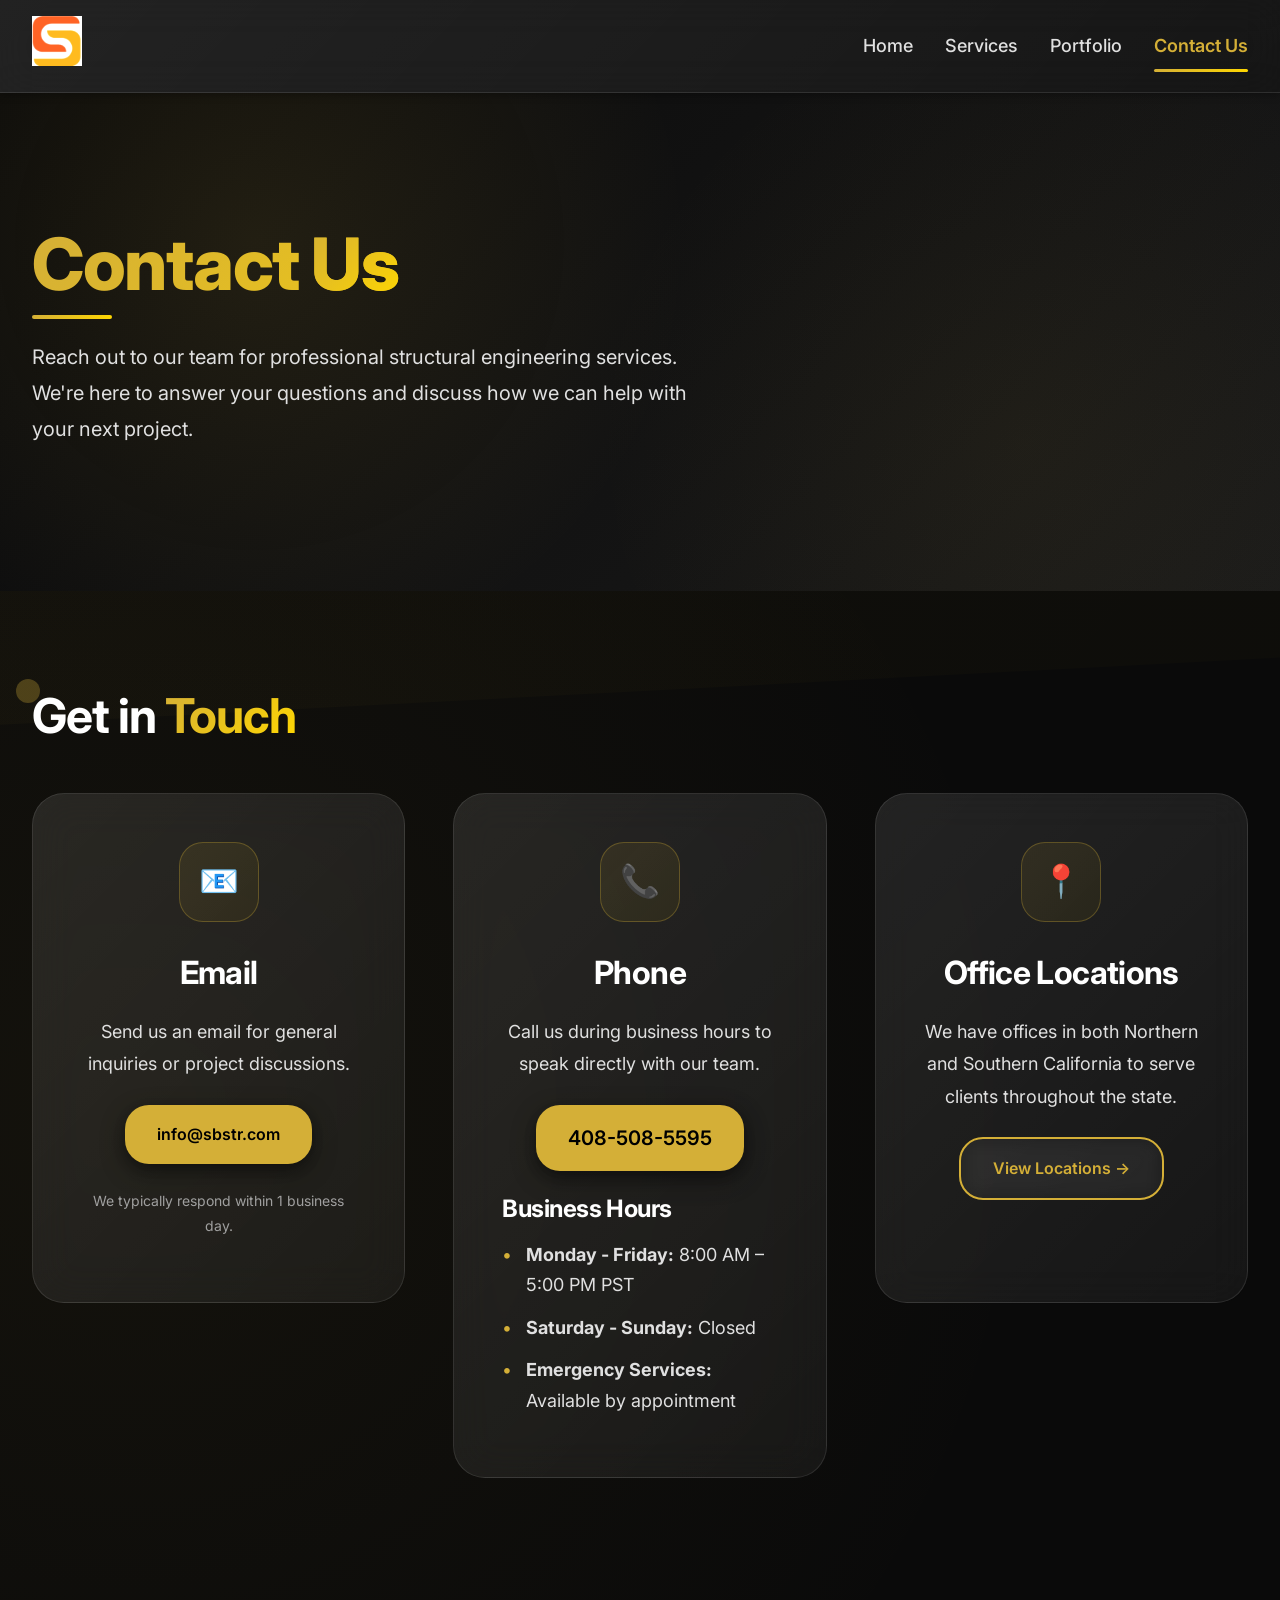
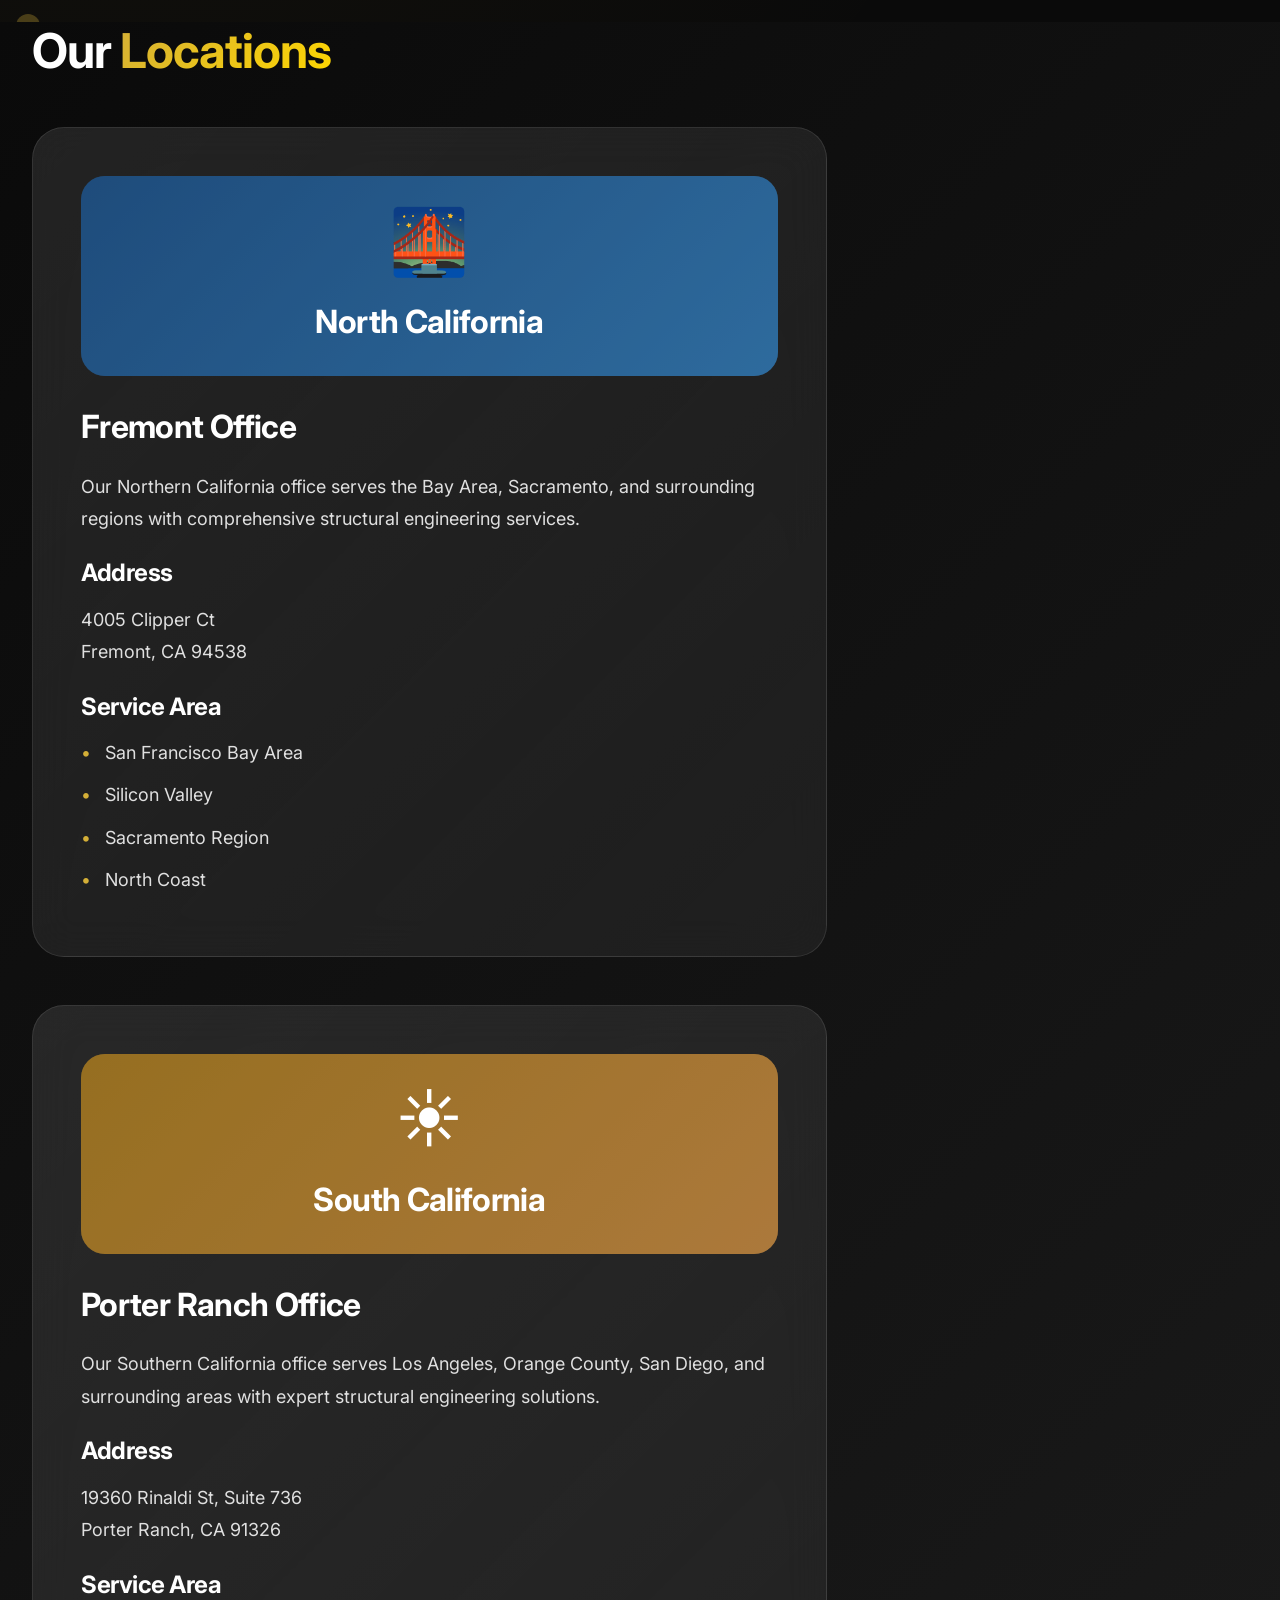
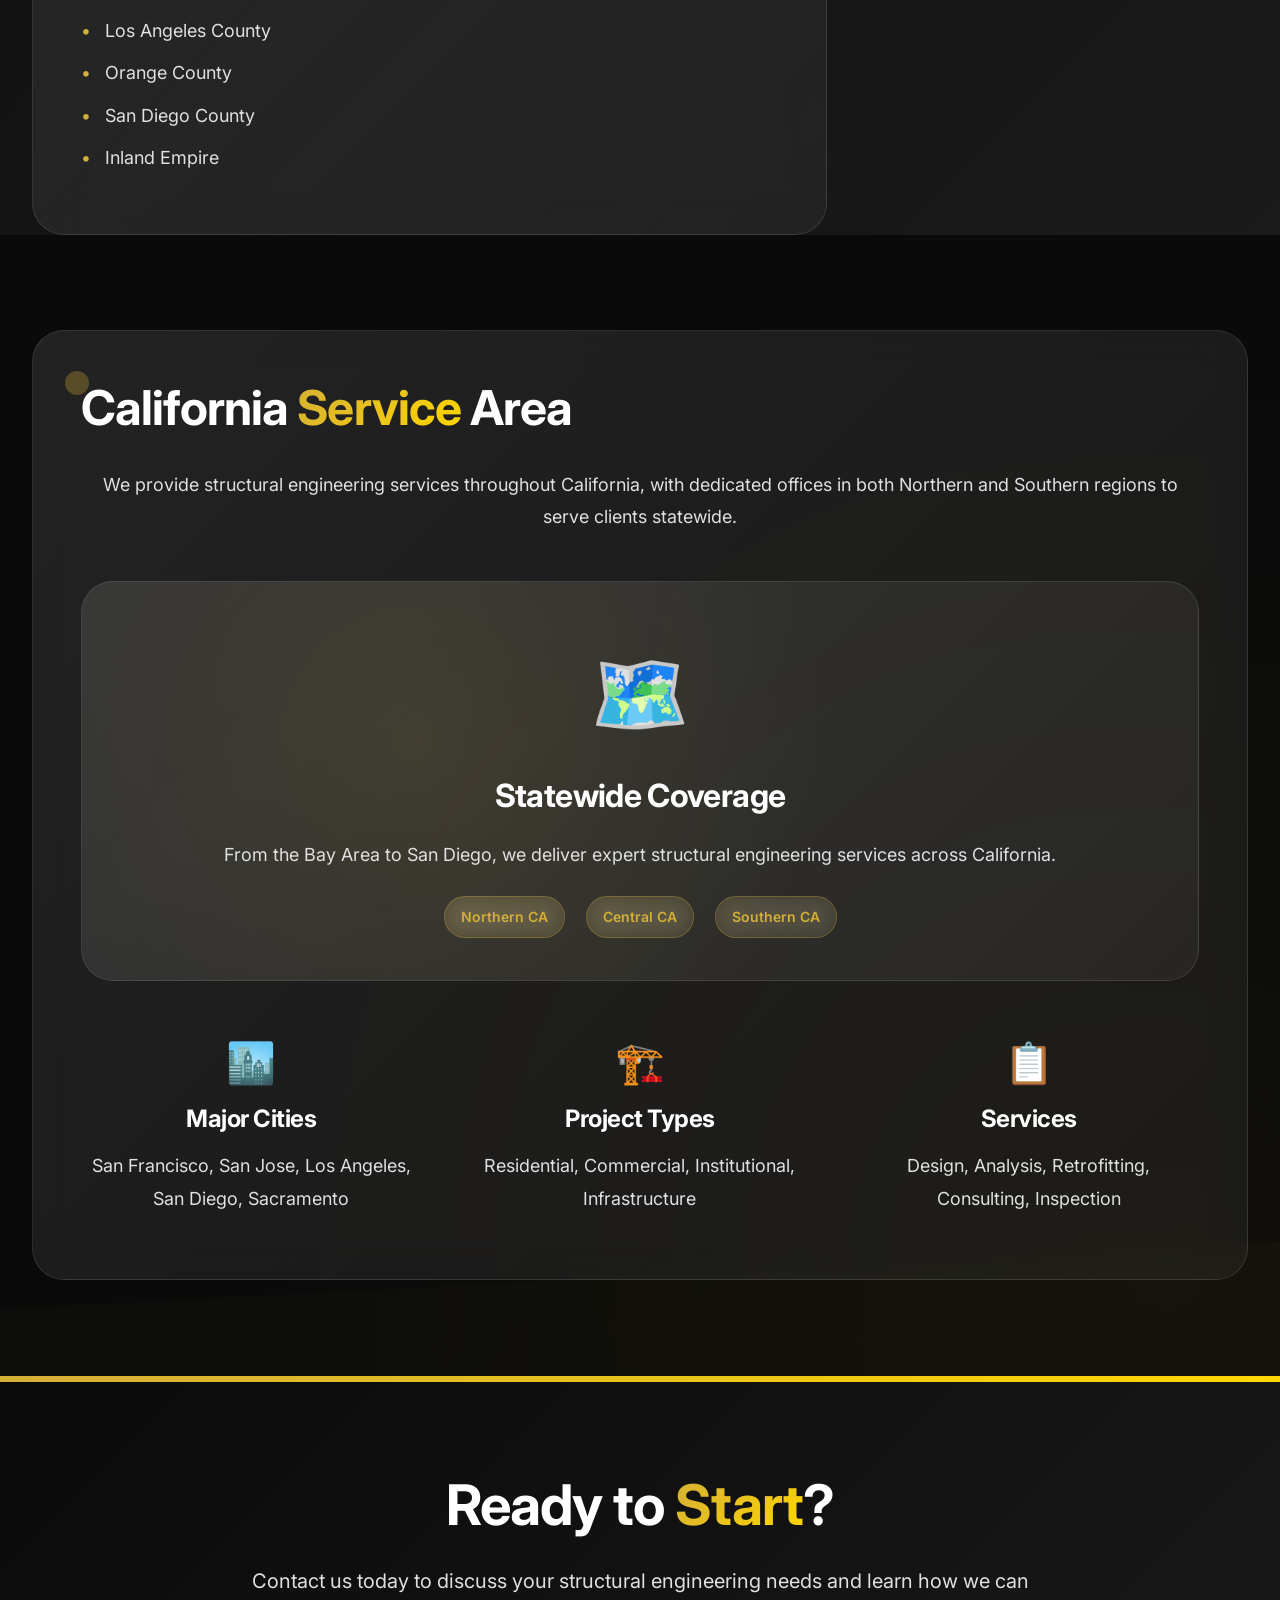
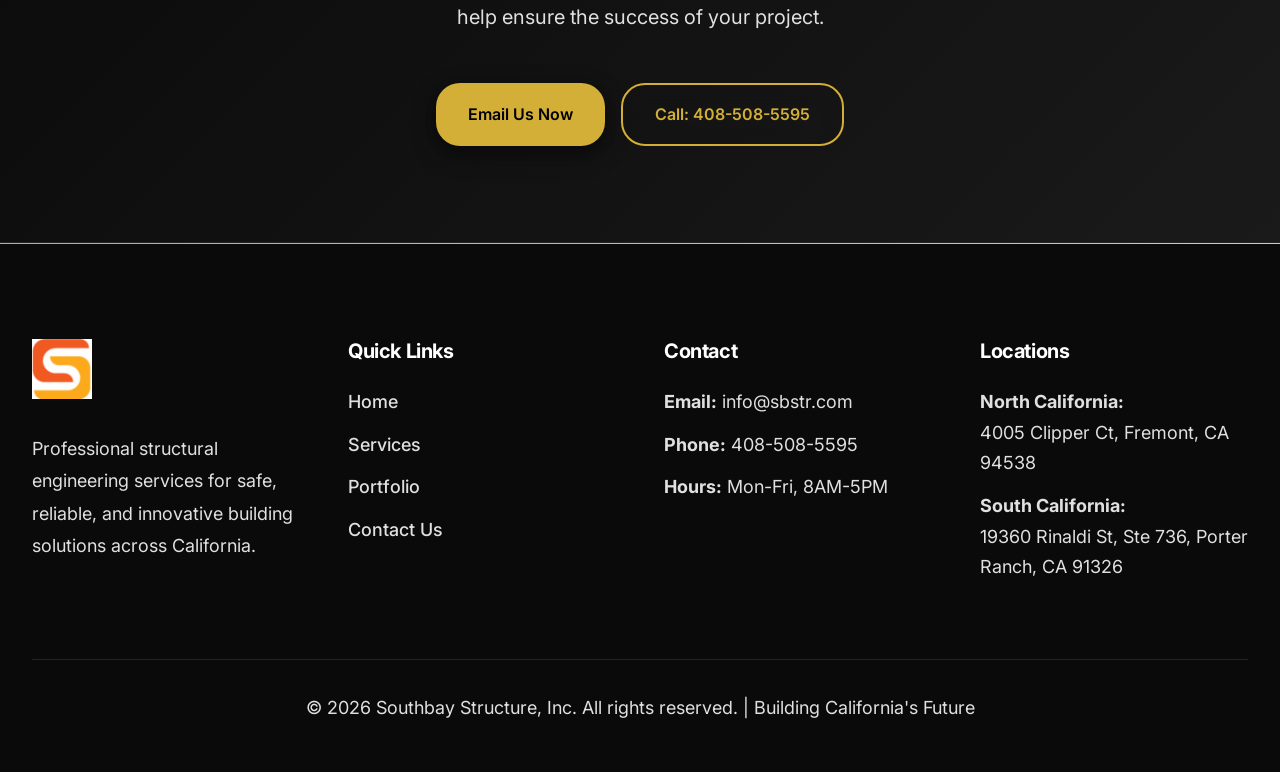
==== docs/contact.html @ 17f039d5 "Rename site to docs for GitHub Pages compatibility" ====
<!DOCTYPE html>
<html lang="en">
<head>
    <meta charset="UTF-8">
    <meta name="viewport" content="width=device-width, initial-scale=1.0">
    <title>Contact Us | Southbay Structure</title>
    <meta name="description" content="Contact Southbay Structure for professional structural engineering services. Reach our team via email, phone, or visit our offices in Northern and Southern California.">
    
    <!-- Google Fonts -->
    <link rel="preconnect" href="https://fonts.googleapis.com">
    <link rel="preconnect" href="https://fonts.gstatic.com" crossorigin>
    <link href="https://fonts.googleapis.com/css2?family=Inter:wght@400;500;600;700;800&display=swap" rel="stylesheet">
    
    <!-- Modern Stylesheet -->
    <link rel="stylesheet" href="css/style.css">
    
    <!-- Favicon -->
    <link rel="icon" type="image/png" href="assets/logo.png">
</head>
<body>
    <!-- Modern Navigation -->
    <nav class="navbar">
        <div class="container">
            <a href="index.html" class="logo-link">
                <img src="assets/logo.png" alt="Southbay Structure Logo" class="logo">
            </a>
            
            <ul class="nav-menu">
                <li class="nav-item"><a href="index.html">Home</a></li>
                <li class="nav-item"><a href="services.html">Services</a></li>
                <li class="nav-item"><a href="portfolio.html">Portfolio</a></li>
                <li class="nav-item"><a href="contact.html" class="active">Contact Us</a></li>
            </ul>
            
            <div class="hamburger">
                <span></span>
                <span></span>
                <span></span>
            </div>
        </div>
    </nav>

    <!-- Modern Hero Section -->
    <section class="hero">
        <div class="container">
            <h1>Contact <span class="text-gradient">Us</span></h1>
            <p class="mb-5">Reach out to our team for professional structural engineering services. We're here to answer your questions and discuss how we can help with your next project.</p>
        </div>
    </section>

    <!-- Modern Contact Information -->
    <section class="angled-section">
        <div class="container">
            <h2 class="text-center mb-6">Get in <span class="text-gradient">Touch</span></h2>
            
            <div class="grid-modern mb-6">
                <!-- Contact Method 1 -->
                <div class="card">
                    <div class="card-icon" style="width: 80px; height: 80px; font-size: 2rem; margin: 0 auto var(--space-xl);">
                        📧
                    </div>
                    <h3 class="text-center">Email</h3>
                    <p class="text-center">Send us an email for general inquiries or project discussions.</p>
                    <div style="text-align: center; margin-top: var(--space-lg);">
                        <a href="mailto:info@sbstr.com" class="btn btn-primary">info@sbstr.com</a>
                    </div>
                    <p class="text-center mt-4" style="color: var(--color-text-muted); font-size: 0.875rem;">We typically respond within 1 business day.</p>
                </div>
                
                <!-- Contact Method 2 -->
                <div class="card card-tall">
                    <div class="card-icon" style="width: 80px; height: 80px; font-size: 2rem; margin: 0 auto var(--space-xl);">
                        📞
                    </div>
                    <h3 class="text-center">Phone</h3>
                    <p class="text-center">Call us during business hours to speak directly with our team.</p>
                    <div style="text-align: center; margin-top: var(--space-lg);">
                        <a href="tel:408-508-5595" class="btn btn-primary" style="font-size: 1.25rem;">408-508-5595</a>
                    </div>
                    <div class="mt-4">
                        <h4>Business Hours</h4>
                        <ul style="list-style: none; padding-left: 0;">
                            <li style="margin-bottom: var(--space-sm); padding-left: 1.5rem; position: relative;">
                                <span style="position: absolute; left: 0; color: var(--color-accent);">•</span>
                                <strong>Monday - Friday:</strong> 8:00 AM – 5:00 PM PST
                            </li>
                            <li style="margin-bottom: var(--space-sm); padding-left: 1.5rem; position: relative;">
                                <span style="position: absolute; left: 0; color: var(--color-accent);">•</span>
                                <strong>Saturday - Sunday:</strong> Closed
                            </li>
                            <li style="margin-bottom: var(--space-sm); padding-left: 1.5rem; position: relative;">
                                <span style="position: absolute; left: 0; color: var(--color-accent);">•</span>
                                <strong>Emergency Services:</strong> Available by appointment
                            </li>
                        </ul>
                    </div>
                </div>
                
                <!-- Contact Method 3 -->
                <div class="card">
                    <div class="card-icon" style="width: 80px; height: 80px; font-size: 2rem; margin: 0 auto var(--space-xl);">
                        📍
                    </div>
                    <h3 class="text-center">Office Locations</h3>
                    <p class="text-center">We have offices in both Northern and Southern California to serve clients throughout the state.</p>
                    <div style="text-align: center; margin-top: var(--space-lg);">
                        <a href="#locations" class="btn btn-secondary">View Locations →</a>
                    </div>
                </div>
            </div>
        </div>
    </section>

    <!-- Modern Office Locations -->
    <section class="section" id="locations" style="background: var(--gradient-dark);">
        <div class="container">
            <h2 class="text-center mb-6">Our <span class="text-gradient">Locations</span></h2>
            
            <div class="grid-modern">
                <!-- North CA Office (Large) -->
                <div class="card card-large">
                    <div style="width: 100%; height: 200px; background: linear-gradient(135deg, #2b6cb0 0%, #4299e1 100%); border-radius: var(--radius-lg); margin-bottom: var(--space-xl); display: flex; align-items: center; justify-content: center; color: white; font-size: 1.5rem; position: relative; overflow: hidden;">
                        <div style="text-align: center; z-index: 1;">
                            <div style="font-size: 4rem; margin-bottom: 0.5rem;">🌉</div>
                            <h3 style="color: white;">North California</h3>
                        </div>
                        <div style="position: absolute; top: 0; left: 0; right: 0; bottom: 0; background: rgba(0, 0, 0, 0.3);"></div>
                    </div>
                    <h3>Fremont Office</h3>
                    <p>Our Northern California office serves the Bay Area, Sacramento, and surrounding regions with comprehensive structural engineering services.</p>
                    
                    <div class="mt-4">
                        <h4>Address</h4>
                        <p style="font-size: 1.125rem;">
                            4005 Clipper Ct<br>
                            Fremont, CA 94538
                        </p>
                        
                        <h4 class="mt-4">Service Area</h4>
                        <ul style="list-style: none; padding-left: 0;">
                            <li style="margin-bottom: var(--space-sm); padding-left: 1.5rem; position: relative;">
                                <span style="position: absolute; left: 0; color: var(--color-accent);">•</span>
                                San Francisco Bay Area
                            </li>
                            <li style="margin-bottom: var(--space-sm); padding-left: 1.5rem; position: relative;">
                                <span style="position: absolute; left: 0; color: var(--color-accent);">•</span>
                                Silicon Valley
                            </li>
                            <li style="margin-bottom: var(--space-sm); padding-left: 1.5rem; position: relative;">
                                <span style="position: absolute; left: 0; color: var(--color-accent);">•</span>
                                Sacramento Region
                            </li>
                            <li style="margin-bottom: var(--space-sm); padding-left: 1.5rem; position: relative;">
                                <span style="position: absolute; left: 0; color: var(--color-accent);">•</span>
                                North Coast
                            </li>
                        </ul>
                    </div>
                </div>
                
                <!-- South CA Office (Large) -->
                <div class="card card-large">
                    <div style="width: 100%; height: 200px; background: linear-gradient(135deg, #d69e2e 0%, #f6ad55 100%); border-radius: var(--radius-lg); margin-bottom: var(--space-xl); display: flex; align-items: center; justify-content: center; color: white; font-size: 1.5rem; position: relative; overflow: hidden;">
                        <div style="text-align: center; z-index: 1;">
                            <div style="font-size: 4rem; margin-bottom: 0.5rem;">☀️</div>
                            <h3 style="color: white;">South California</h3>
                        </div>
                        <div style="position: absolute; top: 0; left: 0; right: 0; bottom: 0; background: rgba(0, 0, 0, 0.3);"></div>
                    </div>
                    <h3>Porter Ranch Office</h3>
                    <p>Our Southern California office serves Los Angeles, Orange County, San Diego, and surrounding areas with expert structural engineering solutions.</p>
                    
                    <div class="mt-4">
                        <h4>Address</h4>
                        <p style="font-size: 1.125rem;">
                            19360 Rinaldi St, Suite 736<br>
                            Porter Ranch, CA 91326
                        </p>
                        
                        <h4 class="mt-4">Service Area</h4>
                        <ul style="list-style: none; padding-left: 0;">
                            <li style="margin-bottom: var(--space-sm); padding-left: 1.5rem; position: relative;">
                                <span style="position: absolute; left: 0; color: var(--color-accent);">•</span>
                                Los Angeles County
                            </li>
                            <li style="margin-bottom: var(--space-sm); padding-left: 1.5rem; position: relative;">
                                <span style="position: absolute; left: 0; color: var(--color-accent);">•</span>
                                Orange County
                            </li>
                            <li style="margin-bottom: var(--space-sm); padding-left: 1.5rem; position: relative;">
                                <span style="position: absolute; left: 0; color: var(--color-accent);">•</span>
                                San Diego County
                            </li>
                            <li style="margin-bottom: var(--space-sm); padding-left: 1.5rem; position: relative;">
                                <span style="position: absolute; left: 0; color: var(--color-accent);">•</span>
                                Inland Empire
                            </li>
                        </ul>
                    </div>
                </div>
            </div>
        </div>
    </section>

    <!-- Modern Service Map -->
    <section class="angled-section" style="transform: rotate(180deg); margin-top: -1px;">
        <div class="container" style="transform: rotate(180deg);">
            <div class="card">
                <h2 class="text-center">California <span class="text-gradient">Service</span> Area</h2>
                <p class="text-center">We provide structural engineering services throughout California, with dedicated offices in both Northern and Southern regions to serve clients statewide.</p>
                
                <div style="width: 100%; height: 400px; background: var(--gradient-glass); border-radius: var(--radius-xl); margin: var(--space-2xl) 0; display: flex; align-items: center; justify-content: center; color: var(--color-text-secondary); border: 1px solid var(--color-border); position: relative; overflow: hidden;">
                    <div style="text-align: center; padding: 2rem; z-index: 1;">
                        <div style="font-size: 5rem; margin-bottom: 1rem;">🗺️</div>
                        <h3 style="color: var(--color-text-primary);">Statewide Coverage</h3>
                        <p>From the Bay Area to San Diego, we deliver expert structural engineering services across California.</p>
                        <div class="mt-4">
                            <div class="project-category" style="display: inline-block; margin: 0 var(--space-xs);">Northern CA</div>
                            <div class="project-category" style="display: inline-block; margin: 0 var(--space-xs);">Central CA</div>
                            <div class="project-category" style="display: inline-block; margin: 0 var(--space-xs);">Southern CA</div>
                        </div>
                    </div>
                    <div style="position: absolute; top: 0; left: 0; right: 0; bottom: 0; background: radial-gradient(circle at 30% 40%, rgba(212, 175, 55, 0.1) 0%, transparent 50%);"></div>
                </div>
                
                <div class="grid-modern">
                    <div class="text-center">
                        <div style="font-size: 2.5rem; margin-bottom: 0.5rem;">🏙️</div>
                        <h4>Major Cities</h4>
                        <p>San Francisco, San Jose, Los Angeles, San Diego, Sacramento</p>
                    </div>
                    <div class="text-center">
                        <div style="font-size: 2.5rem; margin-bottom: 0.5rem;">🏗️</div>
                        <h4>Project Types</h4>
                        <p>Residential, Commercial, Institutional, Infrastructure</p>
                    </div>
                    <div class="text-center">
                        <div style="font-size: 2.5rem; margin-bottom: 0.5rem;">📋</div>
                        <h4>Services</h4>
                        <p>Design, Analysis, Retrofitting, Consulting, Inspection</p>
                    </div>
                </div>
            </div>
        </div>
    </section>

    <!-- Modern CTA Section -->
    <section class="cta-section">
        <div class="container">
            <h2>Ready to <span class="text-gradient">Start</span>?</h2>
            <p>Contact us today to discuss your structural engineering needs and learn how we can help ensure the success of your project.</p>
            <div class="hero-buttons" style="justify-content: center;">
                <a href="mailto:info@sbstr.com" class="btn btn-primary">Email Us Now</a>
                <a href="tel:408-508-5595" class="btn btn-secondary">Call: 408-508-5595</a>
            </div>
        </div>
    </section>

    <!-- Modern Footer -->
    <footer class="footer">
        <div class="container">
            <div class="footer-grid">
                <div class="footer-column">
                    <img src="assets/logo.png" alt="Southbay Structure Logo" style="height: 60px; margin-bottom: var(--space-lg);">
                    <p style="color: var(--color-text-secondary);">Professional structural engineering services for safe, reliable, and innovative building solutions across California.</p>
                </div>
                
                <div class="footer-column">
                    <h4>Quick Links</h4>
                    <ul class="footer-links">
                        <li><a href="index.html">Home</a></li>
                        <li><a href="services.html">Services</a></li>
                        <li><a href="portfolio.html">Portfolio</a></li>
                        <li><a href="contact.html">Contact Us</a></li>
                    </ul>
                </div>
                
                <div class="footer-column">
                    <h4>Contact</h4>
                    <ul class="footer-links">
                        <li><strong>Email:</strong> info@sbstr.com</li>
                        <li><strong>Phone:</strong> 408-508-5595</li>
                        <li><strong>Hours:</strong> Mon-Fri, 8AM-5PM</li>
                    </ul>
                </div>
                
                <div class="footer-column">
                    <h4>Locations</h4>
                    <ul class="footer-links">
                        <li><strong>North California:</strong><br>4005 Clipper Ct, Fremont, CA 94538</li>
                        <li><strong>South California:</strong><br>19360 Rinaldi St, Ste 736, Porter Ranch, CA 91326</li>
                    </ul>
                </div>
            </div>
            
            <div class="footer-bottom">
                <p>&copy; 2026 Southbay Structure, Inc. All rights reserved. | Building California's Future</p>
            </div>
        </div>
    </footer>

    <!-- Modern JavaScript -->
    <script>
        // Mobile menu toggle with animation
        const hamburger = document.querySelector('.hamburger');
        const navMenu = document.querySelector('.nav-menu');
        
        hamburger.addEventListener('click', () => {
            navMenu.style.display = navMenu.style.display === 'flex' ? 'none' : 'flex';
            
            // Animate hamburger to X
            const spans = hamburger.querySelectorAll('span');
            if (navMenu.style.display === 'flex') {
                spans[0].style.transform = 'rotate(45deg) translate(6px, 6px)';
                spans[1].style.opacity = '0';
                spans[2].style.transform = 'rotate(-45deg) translate(6px, -6px)';
            } else {
                spans[0].style.transform = 'none';
                spans[1].style.opacity = '1';
                spans[2].style.transform = 'none';
            }
        });

        // Update navigation active state
        document.addEventListener('DOMContentLoaded', () => {
            const currentPage = window.location.pathname.split('/').pop();
            const navLinks = document.querySelectorAll('.nav-item a');
            
            navLinks.forEach(link => {
                const linkPage = link.getAttribute('href');
                if (currentPage === linkPage || (currentPage === '' && linkPage === 'index.html')) {
                    link.classList.add('active');
                }
            });
            
            // Add subtle animations on scroll
            const observerOptions = {
                threshold: 0.1,
                rootMargin: '0px 0px -50px 0px'
            };
            
            const observer = new IntersectionObserver((entries) => {
                entries.forEach(entry => {
                    if (entry.isIntersecting) {
                        entry.target.style.opacity = '1';
                        entry.target.style.transform = 'translateY(0)';
                    }
                });
            }, observerOptions);
            
            // Observe cards for animation
            document.querySelectorAll('.card').forEach(card => {
                card.style.opacity = '0';
                card.style.transform = 'translateY(20px)';
                card.style.transition = 'opacity 0.5s ease, transform 0.5s ease';
                observer.observe(card);
            });
        });

        // Smooth scroll for anchor links
        document.querySelectorAll('a[href^="#"]').forEach(anchor => {
            anchor.addEventListener('click', function(e) {
                e.preventDefault();
                const targetId = this.getAttribute('href');
                if (targetId === '#') return;
                
                const targetElement = document.querySelector(targetId);
                if (targetElement) {
                    window.scrollTo({
                        top: targetElement.offsetTop - 80,
                        behavior: 'smooth'
                    });
                }
            });
        });
    </script>
</body>
</html>
---- docs/css/style.css ----
/* SBSTR.com - 现代设计系统 (打破"码格子"思维) */
/* 深色主题 + 金色点缀 + 现代层次感设计 */

/* CSS Reset with modern box-sizing */
*,
*::before,
*::after {
    margin: 0;
    padding: 0;
    box-sizing: border-box;
}

/* Root Variables - Modern Design System */
:root {
    /* 色彩系统 - 暗黑+金色豪华主题 */
    --color-background: #0a0a0a;
    --color-surface: #1a1a1a;
    --color-surface-light: #2a2a2a;
    --color-surface-lighter: #3a3a3a;
    --color-text-primary: #ffffff;
    --color-text-secondary: #e0e0e0;
    --color-text-muted: #a0a0a0;
    --color-accent: #d4af37;
    --color-accent-light: #ffd700;
    --color-accent-dark: #b8941f;
    --color-border: rgba(255, 255, 255, 0.1);
    --color-border-light: rgba(255, 255, 255, 0.2);
    
    /* 渐变系统 - 创造深度和质感 */
    --gradient-primary: linear-gradient(135deg, #1a1a1a 0%, #2a2a2a 100%);
    --gradient-dark: linear-gradient(135deg, #0a0a0a 0%, #1a1a1a 100%);
    --gradient-accent: linear-gradient(135deg, #d4af37 0%, #ffd700 100%);
    --gradient-accent-subtle: linear-gradient(135deg, rgba(212, 175, 55, 0.1) 0%, rgba(255, 215, 0, 0.05) 100%);
    --gradient-glass: linear-gradient(135deg, rgba(255, 255, 255, 0.1) 0%, rgba(255, 255, 255, 0.05) 100%);
    --gradient-overlay: linear-gradient(to bottom, transparent 0%, rgba(0, 0, 0, 0.8) 100%);
    
    /* 阴影系统 - 多层深度效果 */
    --shadow-sm: 0 2px 8px rgba(0, 0, 0, 0.3);
    --shadow-md: 0 8px 24px rgba(0, 0, 0, 0.4), 0 4px 12px rgba(0, 0, 0, 0.2);
    --shadow-lg: 0 16px 48px rgba(0, 0, 0, 0.5), 0 8px 24px rgba(0, 0, 0, 0.3);
    --shadow-xl: 0 24px 72px rgba(0, 0, 0, 0.6), 0 12px 36px rgba(0, 0, 0, 0.4);
    --shadow-inner: inset 0 2px 4px rgba(0, 0, 0, 0.3);
    
    /* 动画系统 - 现代缓动函数 */
    --transition-fast: 150ms cubic-bezier(0.4, 0, 0.2, 1);
    --transition-normal: 300ms cubic-bezier(0.4, 0, 0.2, 1);
    --transition-slow: 450ms cubic-bezier(0.4, 0, 0.2, 1);
    --transition-bounce: 500ms cubic-bezier(0.68, -0.55, 0.265, 1.55);
    
    /* 形状系统 - 现代圆角和曲线 */
    --radius-sm: 8px;
    --radius-md: 16px;
    --radius-lg: 24px;
    --radius-xl: 32px;
    --radius-2xl: 48px;
    --radius-full: 9999px;
    
    /* 排版系统 - 现代字体比例 */
    --font-heading: 'Inter', system-ui, -apple-system, sans-serif;
    --font-body: 'Inter', 'Segoe UI', Roboto, sans-serif;
    --font-mono: 'JetBrains Mono', 'SF Mono', monospace;
    
    /* 间距系统 - 现代比例 */
    --space-3xs: 0.125rem;
    --space-2xs: 0.25rem;
    --space-xs: 0.5rem;
    --space-sm: 0.75rem;
    --space-md: 1rem;
    --space-lg: 1.5rem;
    --space-xl: 2rem;
    --space-2xl: 3rem;
    --space-3xl: 4rem;
    --space-4xl: 6rem;
    --space-5xl: 8rem;
    
    /* 容器宽度 */
    --container-sm: 640px;
    --container-md: 768px;
    --container-lg: 1024px;
    --container-xl: 1280px;
    --container-2xl: 1536px;
}

/* Base Styles with Modern Touch */
html {
    scroll-behavior: smooth;
    font-size: 16px;
}

body {
    font-family: var(--font-body);
    font-size: 1.125rem;
    line-height: 1.7;
    font-weight: 400;
    color: var(--color-text-secondary);
    background: var(--color-background);
    background-image: 
        radial-gradient(circle at 10% 20%, rgba(212, 175, 55, 0.05) 0%, transparent 20%),
        radial-gradient(circle at 90% 80%, rgba(212, 175, 55, 0.03) 0%, transparent 20%);
    min-height: 100vh;
    overflow-x: hidden;
}

/* 现代标题样式 */
h1, h2, h3, h4, h5, h6 {
    font-family: var(--font-heading);
    font-weight: 700;
    line-height: 1.2;
    color: var(--color-text-primary);
    letter-spacing: -0.02em;
}

h1 {
    font-size: 4rem;
    font-weight: 800;
    background: var(--gradient-accent);
    -webkit-background-clip: text;
    -webkit-text-fill-color: transparent;
    background-clip: text;
    margin-bottom: var(--space-lg);
    position: relative;
}

h1::after {
    content: '';
    position: absolute;
    bottom: -12px;
    left: 0;
    width: 80px;
    height: 4px;
    background: var(--gradient-accent);
    border-radius: var(--radius-full);
}

h2 {
    font-size: 3rem;
    margin-bottom: var(--space-xl);
    position: relative;
    display: inline-block;
}

h2::before {
    content: '';
    position: absolute;
    top: -8px;
    left: -16px;
    width: 24px;
    height: 24px;
    background: var(--color-accent);
    border-radius: var(--radius-md);
    opacity: 0.3;
    z-index: -1;
}

h3 {
    font-size: 2rem;
    margin-bottom: var(--space-lg);
}

h4 {
    font-size: 1.5rem;
    margin-bottom: var(--space-md);
}

p {
    margin-bottom: var(--space-md);
    font-size: 1.125rem;
    line-height: 1.8;
    color: var(--color-text-secondary);
}

/* 现代链接样式 */
a {
    color: var(--color-accent);
    text-decoration: none;
    position: relative;
    transition: all var(--transition-normal);
    font-weight: 500;
}

a::after {
    content: '';
    position: absolute;
    bottom: -2px;
    left: 0;
    width: 0;
    height: 2px;
    background: var(--color-accent-light);
    transition: width var(--transition-normal);
    border-radius: var(--radius-sm);
}

a:hover {
    color: var(--color-accent-light);
}

a:hover::after {
    width: 100%;
}

/* 现代容器 */
.container {
    width: 100%;
    max-width: var(--container-xl);
    margin: 0 auto;
    padding: 0 var(--space-xl);
    position: relative;
}

/* 现代按钮系统 */
.btn {
    display: inline-flex;
    align-items: center;
    justify-content: center;
    gap: var(--space-sm);
    padding: var(--space-md) var(--space-xl);
    border-radius: var(--radius-lg);
    font-family: var(--font-heading);
    font-weight: 600;
    font-size: 1rem;
    text-align: center;
    cursor: pointer;
    transition: all var(--transition-normal);
    border: none;
    outline: none;
    position: relative;
    overflow: hidden;
    text-decoration: none;
    z-index: 1;
}

.btn::before {
    content: '';
    position: absolute;
    top: 0;
    left: 0;
    right: 0;
    bottom: 0;
    background: var(--gradient-accent);
    z-index: -1;
    opacity: 0;
    transition: opacity var(--transition-normal);
}

.btn:hover::before {
    opacity: 1;
}

.btn-primary {
    background: var(--color-accent);
    color: #000;
    box-shadow: var(--shadow-md);
}

.btn-primary:hover {
    transform: translateY(-4px) scale(1.02);
    box-shadow: var(--shadow-lg);
    color: #000;
}

.btn-secondary {
    background: transparent;
    color: var(--color-accent);
    border: 2px solid var(--color-accent);
    backdrop-filter: blur(10px);
}

.btn-secondary:hover {
    background: rgba(212, 175, 55, 0.1);
    transform: translateY(-4px);
    box-shadow: var(--shadow-md);
    border-color: var(--color-accent-light);
}

/* 现代导航栏 */
.navbar {
    background: var(--gradient-glass);
    backdrop-filter: blur(20px);
    border-bottom: 1px solid var(--color-border);
    position: sticky;
    top: 0;
    z-index: 1000;
    padding: var(--space-md) 0;
    box-shadow: var(--shadow-sm);
}

.navbar .container {
    display: flex;
    justify-content: space-between;
    align-items: center;
}

.logo {
    height: 50px;
    width: auto;
    filter: brightness(1.1);
    transition: transform var(--transition-normal);
}

.logo:hover {
    transform: scale(1.05);
}

.nav-menu {
    display: flex;
    list-style: none;
    gap: var(--space-xl);
}

.nav-item {
    position: relative;
}

.nav-item a {
    color: var(--color-text-secondary);
    font-weight: 500;
    padding: var(--space-sm) 0;
}

.nav-item a:hover {
    color: var(--color-accent);
}

.nav-item a.active {
    color: var(--color-accent);
    font-weight: 600;
}

.nav-item a.active::after {
    content: '';
    position: absolute;
    bottom: -4px;
    left: 0;
    width: 100%;
    height: 3px;
    background: var(--gradient-accent);
    border-radius: var(--radius-full);
}

.hamburger {
    display: none;
    flex-direction: column;
    cursor: pointer;
    gap: 6px;
    padding: var(--space-sm);
}

.hamburger span {
    width: 28px;
    height: 3px;
    background: var(--color-text-primary);
    border-radius: var(--radius-full);
    transition: all var(--transition-normal);
}

/* 现代英雄区域 */
.hero {
    padding: var(--space-5xl) 0 var(--space-4xl);
    position: relative;
    overflow: hidden;
    background: var(--gradient-dark);
}

.hero::before {
    content: '';
    position: absolute;
    top: 0;
    left: 0;
    right: 0;
    bottom: 0;
    background: 
        radial-gradient(circle at 20% 30%, rgba(212, 175, 55, 0.1) 0%, transparent 40%),
        radial-gradient(circle at 80% 70%, rgba(212, 175, 55, 0.05) 0%, transparent 40%);
    pointer-events: none;
}

.hero h1 {
    font-size: 4.5rem;
    margin-bottom: var(--space-xl);
    max-width: 800px;
}

.hero p {
    font-size: 1.25rem;
    max-width: 700px;
    margin-bottom: var(--space-2xl);
    color: var(--color-text-secondary);
}

.hero-buttons {
    display: flex;
    gap: var(--space-md);
    flex-wrap: wrap;
}

/* 现代卡片系统 */
.card {
    background: var(--gradient-glass);
    backdrop-filter: blur(20px);
    border: 1px solid var(--color-border);
    border-radius: var(--radius-xl);
    padding: var(--space-2xl);
    transition: all var(--transition-normal);
    position: relative;
    overflow: hidden;
}

.card::before {
    content: '';
    position: absolute;
    top: 0;
    left: 0;
    right: 0;
    height: 4px;
    background: var(--gradient-accent);
    opacity: 0;
    transition: opacity var(--transition-normal);
}

.card:hover {
    transform: translateY(-12px) scale(1.02);
    box-shadow: var(--shadow-xl);
    border-color: var(--color-border-light);
}

.card:hover::before {
    opacity: 1;
}

/* 非对称网格系统 */
.grid-modern {
    display: grid;
    grid-template-columns: repeat(auto-fill, minmax(300px, 1fr));
    gap: var(--space-2xl);
    grid-auto-flow: dense;
}

.card-large {
    grid-column: span 2;
    grid-row: span 2;
}

.card-tall {
    grid-row: span 2;
}

.card-wide {
    grid-column: span 2;
}

/* 服务卡片 */
.service-card {
    text-align: center;
}

.card-icon {
    width: 80px;
    height: 80px;
    margin: 0 auto var(--space-xl);
    background: var(--gradient-accent-subtle);
    border-radius: var(--radius-lg);
    display: flex;
    align-items: center;
    justify-content: center;
    font-size: 2rem;
    color: var(--color-accent);
    border: 1px solid rgba(212, 175, 55, 0.3);
    transition: all var(--transition-normal);
}

.service-card:hover .card-icon {
    transform: scale(1.1) rotate(5deg);
    background: var(--gradient-accent);
    color: #000;
}

/* 项目卡片 */
.project-card {
    position: relative;
    overflow: hidden;
}

.project-image {
    height: 280px;
    background: var(--gradient-dark);
    border-radius: var(--radius-lg);
    margin-bottom: var(--space-xl);
    overflow: hidden;
    position: relative;
}

.project-image::after {
    content: '';
    position: absolute;
    top: 0;
    left: 0;
    right: 0;
    bottom: 0;
    background: var(--gradient-overlay);
    opacity: 0.7;
    transition: opacity var(--transition-normal);
}

.project-card:hover .project-image::after {
    opacity: 0.4;
}

.project-image-content {
    position: absolute;
    top: 50%;
    left: 50%;
    transform: translate(-50%, -50%);
    font-size: 3rem;
    color: var(--color-accent);
    z-index: 1;
}

.project-category {
    display: inline-block;
    padding: var(--space-xs) var(--space-md);
    background: var(--gradient-accent-subtle);
    color: var(--color-accent);
    border-radius: var(--radius-full);
    font-size: 0.875rem;
    font-weight: 600;
    margin-bottom: var(--space-md);
    border: 1px solid rgba(212, 175, 55, 0.3);
    backdrop-filter: blur(10px);
}

/* 斜角设计元素 */
.angled-section {
    position: relative;
    padding: var(--space-4xl) 0;
    overflow: hidden;
}

.angled-section::before {
    content: '';
    position: absolute;
    top: -100px;
    left: -10%;
    right: -10%;
    height: 200px;
    background: var(--gradient-accent-subtle);
    transform: rotate(-3deg);
    z-index: -1;
    opacity: 0.3;
}

/* 现代CTA区域 */
.cta-section {
    background: var(--gradient-dark);
    padding: var(--space-4xl) 0;
    position: relative;
    overflow: hidden;
    text-align: center;
}

.cta-section::before {
    content: '';
    position: absolute;
    top: 0;
    left: 0;
    right: 0;
    height: 6px;
    background: var(--gradient-accent);
}

.cta-section h2 {
    font-size: 3.5rem;
    margin-bottom: var(--space-lg);
}

.cta-section p {
    font-size: 1.25rem;
    max-width: 800px;
    margin: 0 auto var(--space-2xl);
    color: var(--color-text-secondary);
}

/* 现代页脚 */
.footer {
    background: #0a0a0a;
    padding: var(--space-4xl) 0 var(--space-xl);
    border-top: 1px solid var(--color-border);
    position: relative;
}

.footer::before {
    content: '';
    position: absolute;
    top: 0;
    left: 0;
    right: 0;
    height: 1px;
    background: var(--gradient-accent);
}

.footer-grid {
    display: grid;
    grid-template-columns: repeat(auto-fit, minmax(250px, 1fr));
    gap: var(--space-2xl);
    margin-bottom: var(--space-3xl);
}

.footer-column h4 {
    font-size: 1.25rem;
    margin-bottom: var(--space-lg);
    color: var(--color-text-primary);
}

.footer-links {
    list-style: none;
}

.footer-links li {
    margin-bottom: var(--space-sm);
}

.footer-links a {
    color: var(--color-text-secondary);
    transition: all var(--transition-normal);
}

.footer-links a:hover {
    color: var(--color-accent);
    padding-left: var(--space-sm);
}

.footer-bottom {
    text-align: center;
    padding-top: var(--space-xl);
    border-top: 1px solid var(--color-border);
    color: var(--color-text-muted);
    font-size: 0.875rem;
}

/* 现代工具类 */
.text-center { text-align: center; }
.text-gradient { background: var(--gradient-accent); -webkit-background-clip: text; -webkit-text-fill-color: transparent; }

.mt-1 { margin-top: var(--space-xs); }
.mt-2 { margin-top: var(--space-sm); }
.mt-3 { margin-top: var(--space-md); }
.mt-4 { margin-top: var(--space-lg); }
.mt-5 { margin-top: var(--space-xl); }
.mt-6 { margin-top: var(--space-2xl); }

.mb-1 { margin-bottom: var(--space-xs); }
.mb-2 { margin-bottom: var(--space-sm); }
.mb-3 { margin-bottom: var(--space-md); }
.mb-4 { margin-bottom: var(--space-lg); }
.mb-5 { margin-bottom: var(--space-xl); }
.mb-6 { margin-bottom: var(--space-2xl); }

/* 响应式设计 */
@media (max-width: 1024px) {
    :root {
        --space-xl: 1.5rem;
        --space-2xl: 2.5rem;
        --space-3xl: 3.5rem;
        --space-4xl: 5rem;
        --space-5xl: 6rem;
    }
    
    h1 { font-size: 3.5rem; }
    h2 { font-size: 2.5rem; }
    h3 { font-size: 1.75rem; }
    
    .hero h1 { font-size: 3.5rem; }
    
    .grid-modern {
        grid-template-columns: repeat(auto-fill, minmax(280px, 1fr));
    }
    
    .card-large,
    .card-wide {
        grid-column: span 1;
    }
}

@media (max-width: 768px) {
    .container {
        padding: 0 var(--space-lg);
    }
    
    h1 { font-size: 2.5rem; }
    h2 { font-size: 2rem; }
    h3 { font-size: 1.5rem; }
    
    .hero h1 { font-size: 2.5rem; }
    .hero p { font-size: 1.125rem; }
    
    .nav-menu {
        display: none;
    }
    
    .hamburger {
        display: flex;
    }
    
    .hero-buttons {
        flex-direction: column;
        align-items: stretch;
    }
    
    .grid-modern {
        grid-template-columns: 1fr;
    }
    
    .cta-section h2 {
        font-size: 2.5rem;
    }
}

@media (max-width: 480px) {
    :root {
        --space-xl: 1rem;
        --space-2xl: 1.5rem;
        --space-3xl: 2rem;
        --space-4xl: 3rem;
        --space-5xl: 4rem;
    }
    
    h1 { font-size: 2rem; }
    h2 { font-size: 1.75rem; }
    
    .hero h1 { font-size: 2rem; }
    .hero { padding: var(--space-3xl) 0; }
    
    .card {
        padding: var(--space-xl);
    }
}
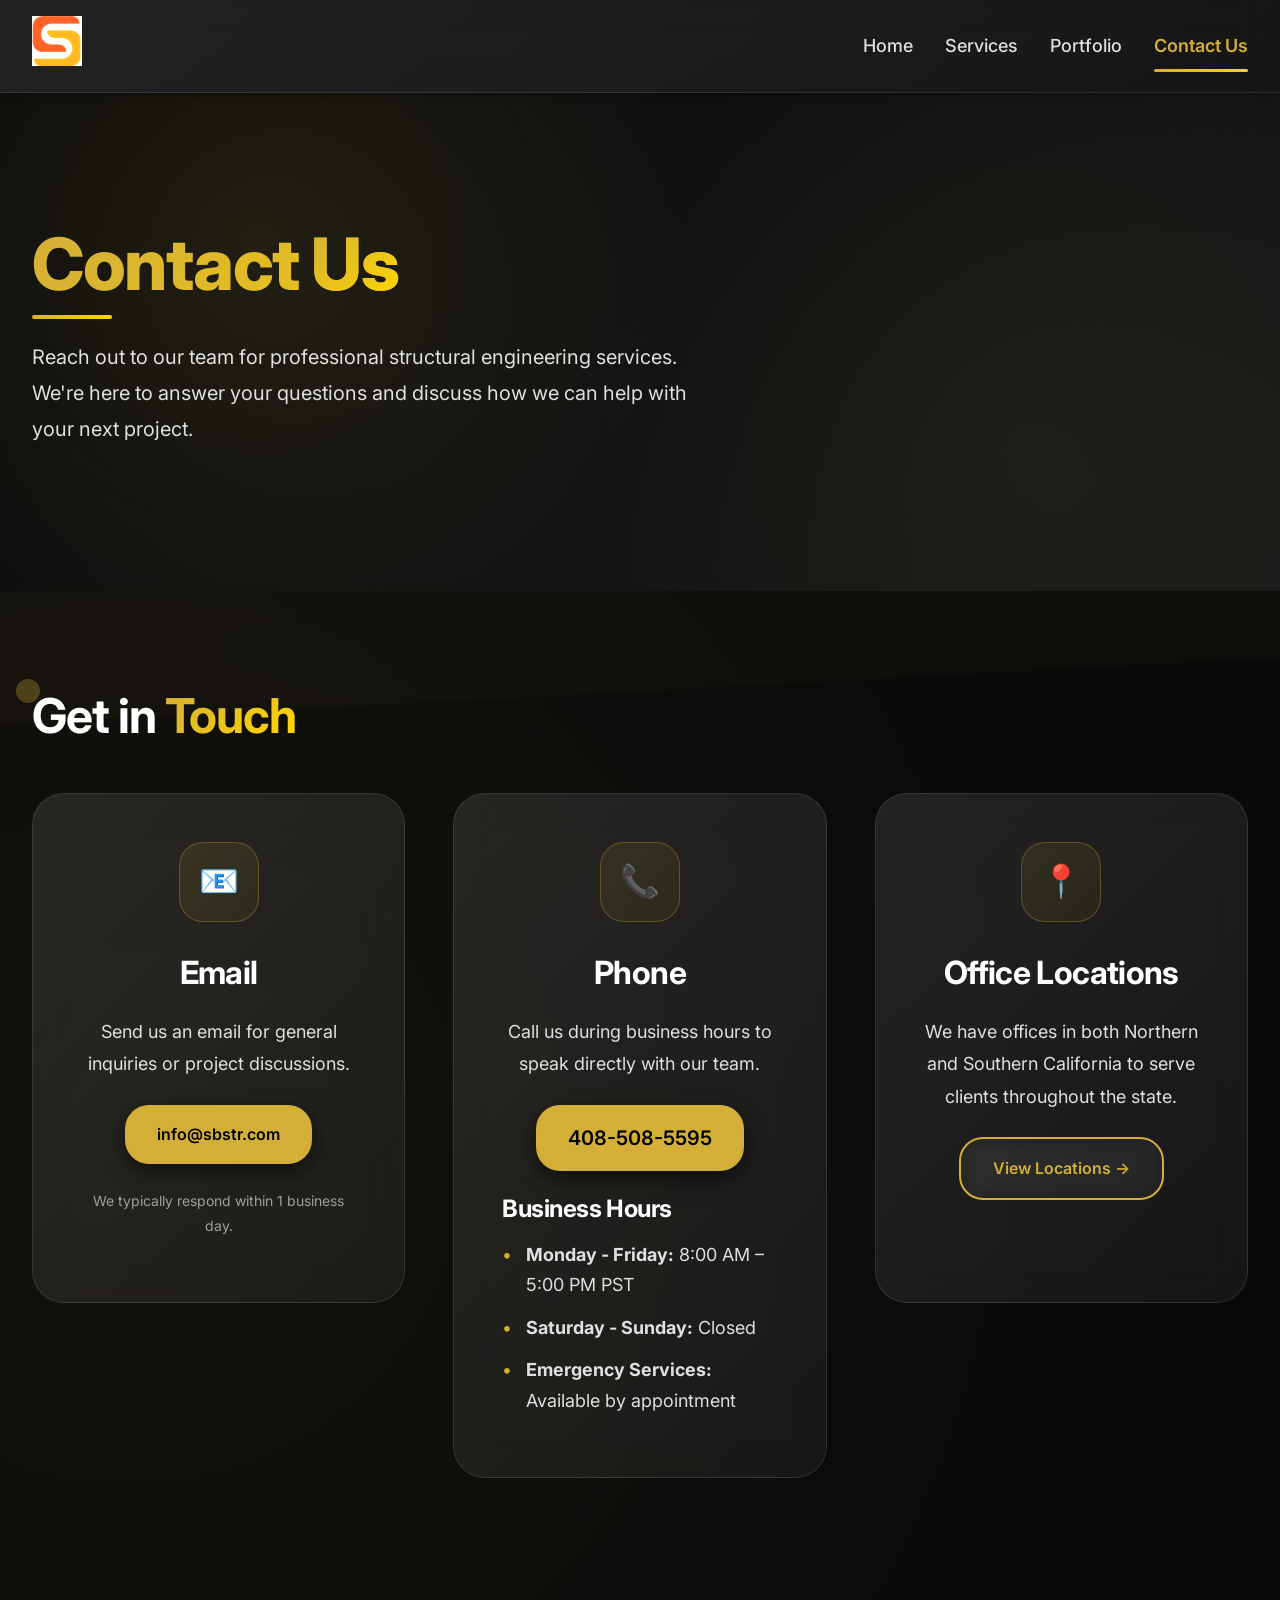
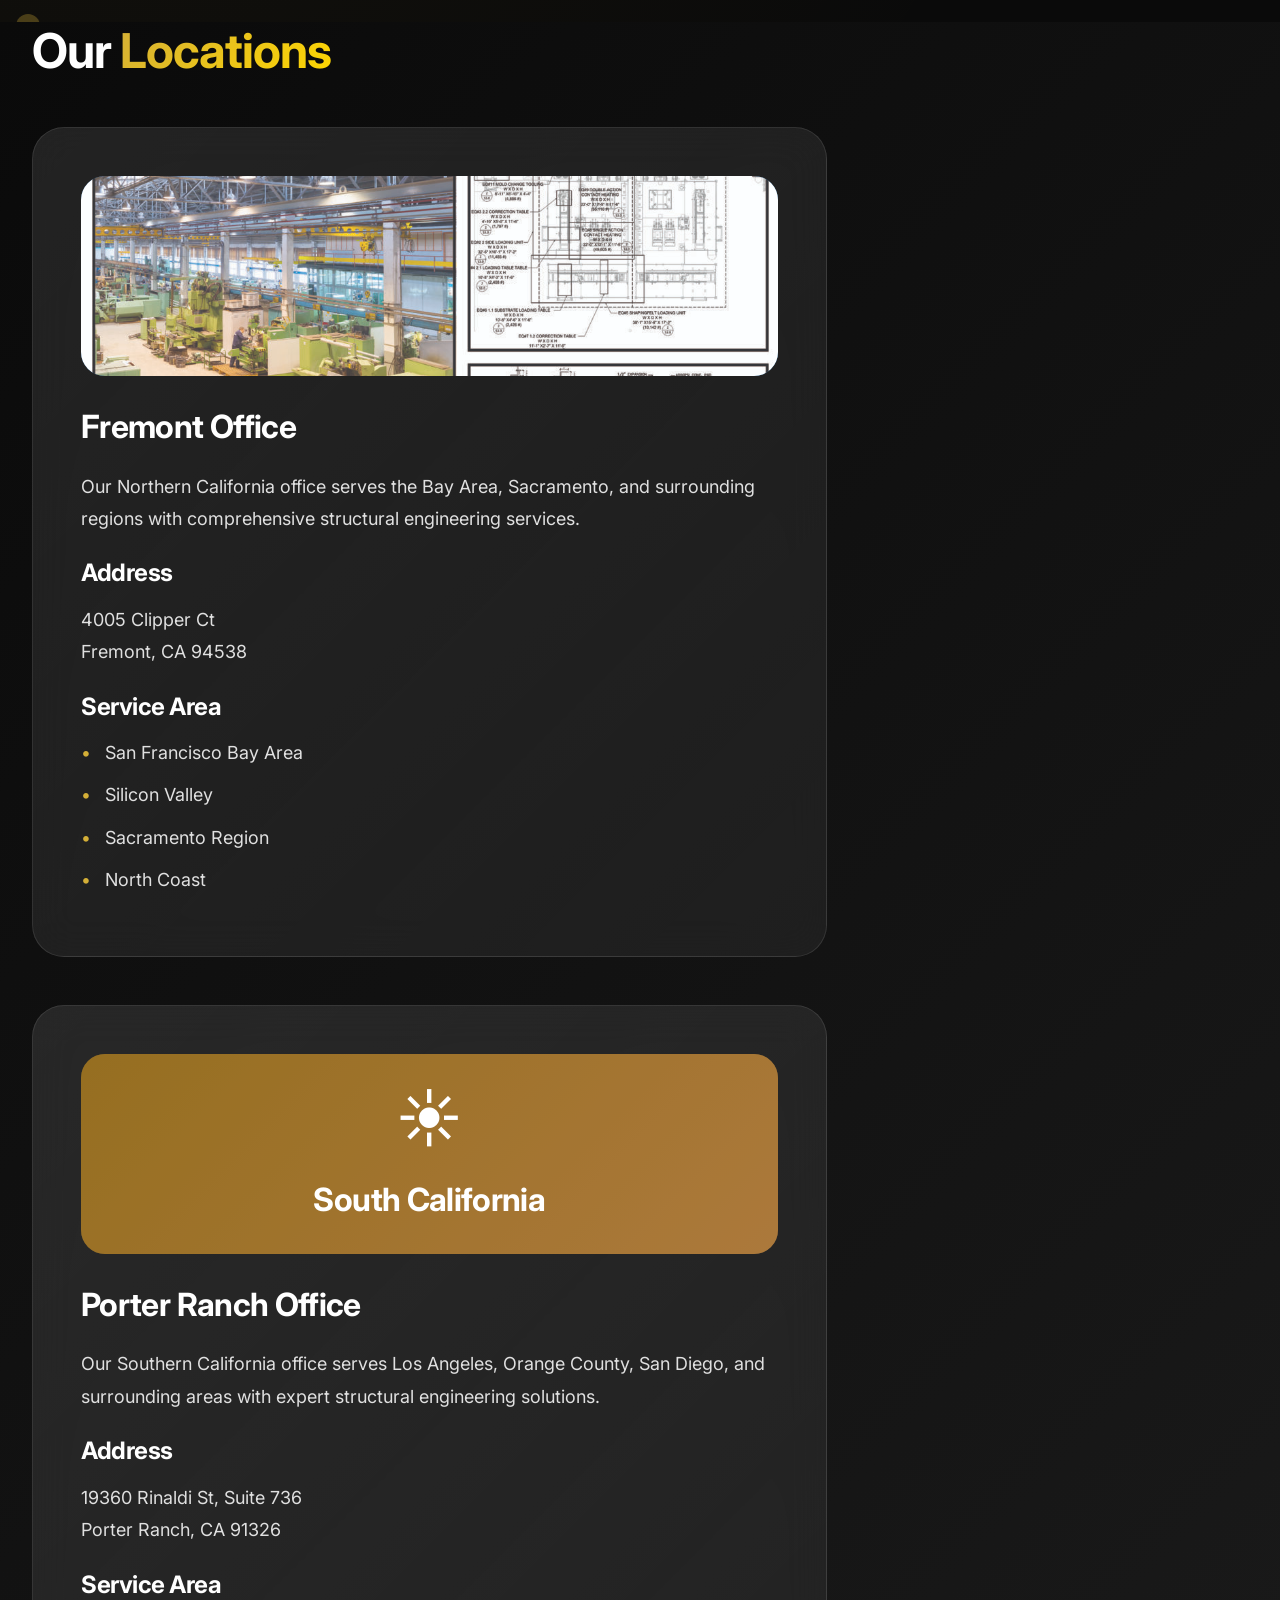
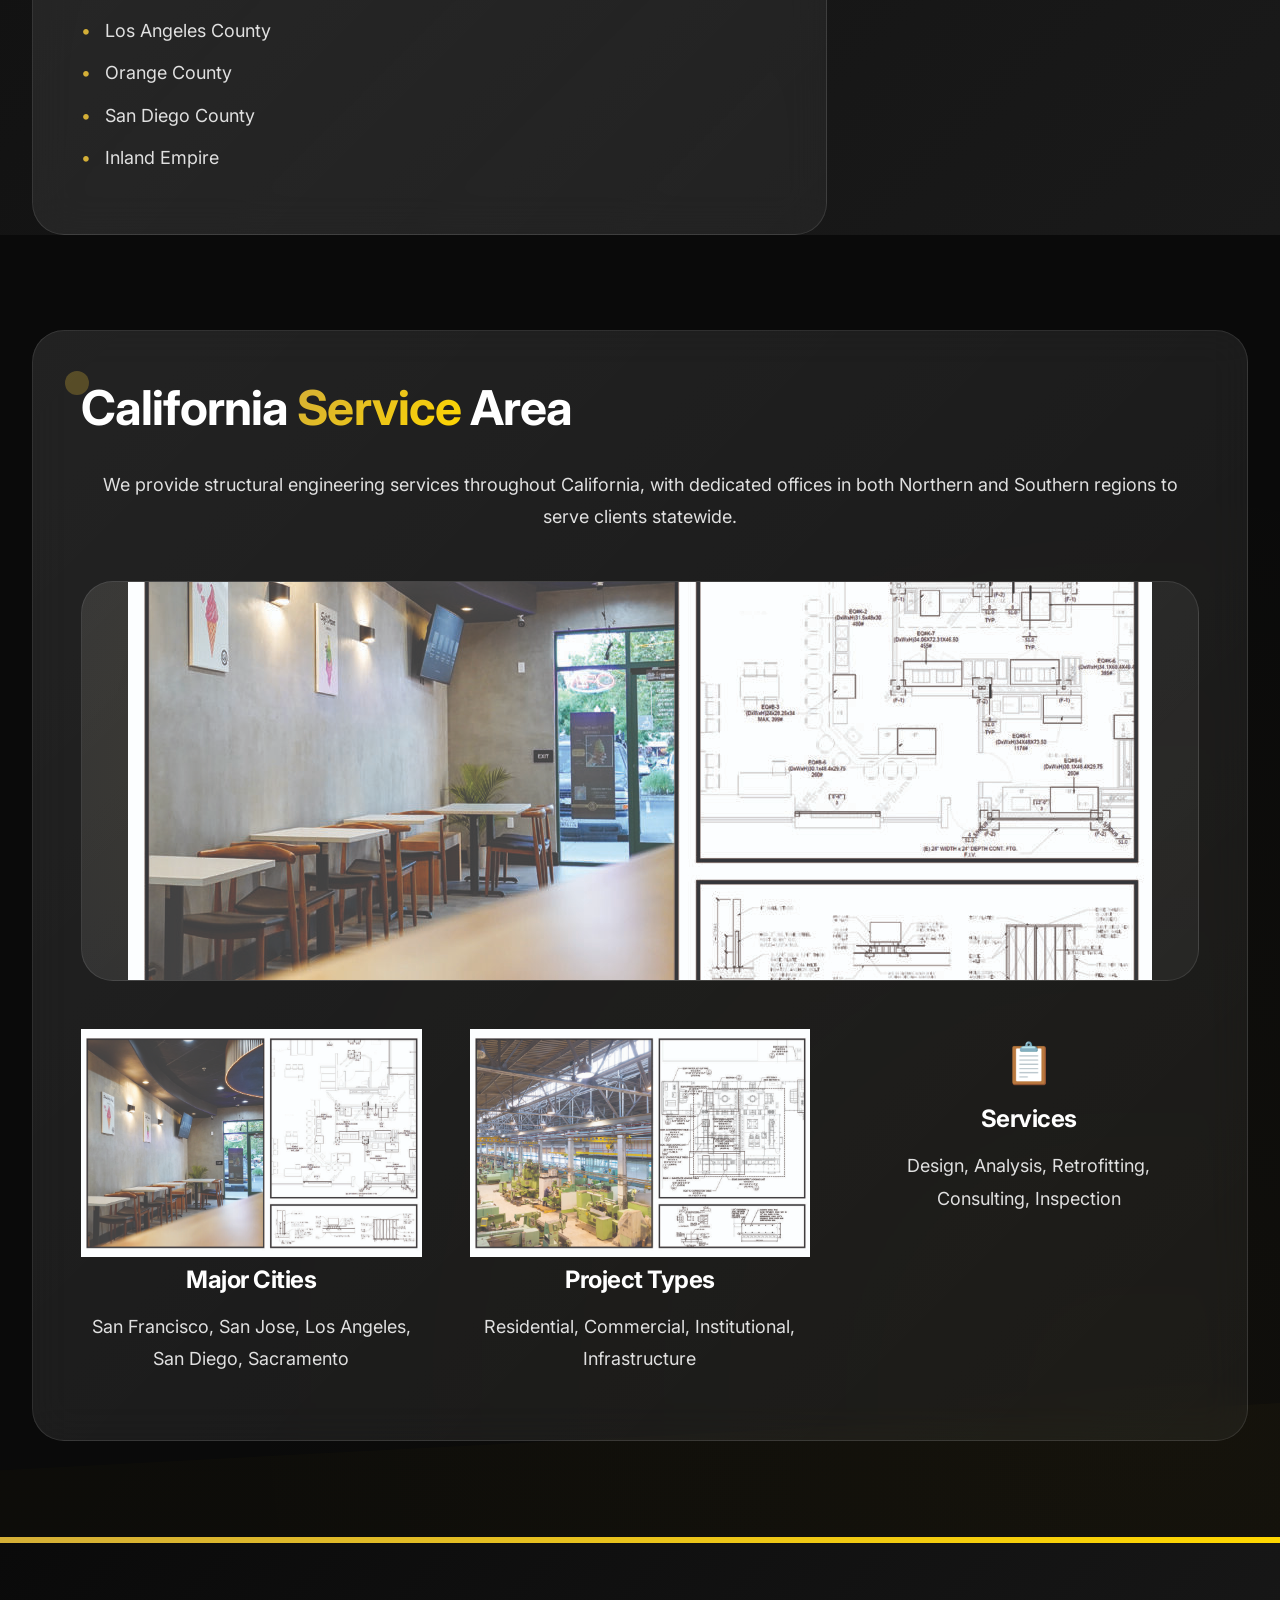
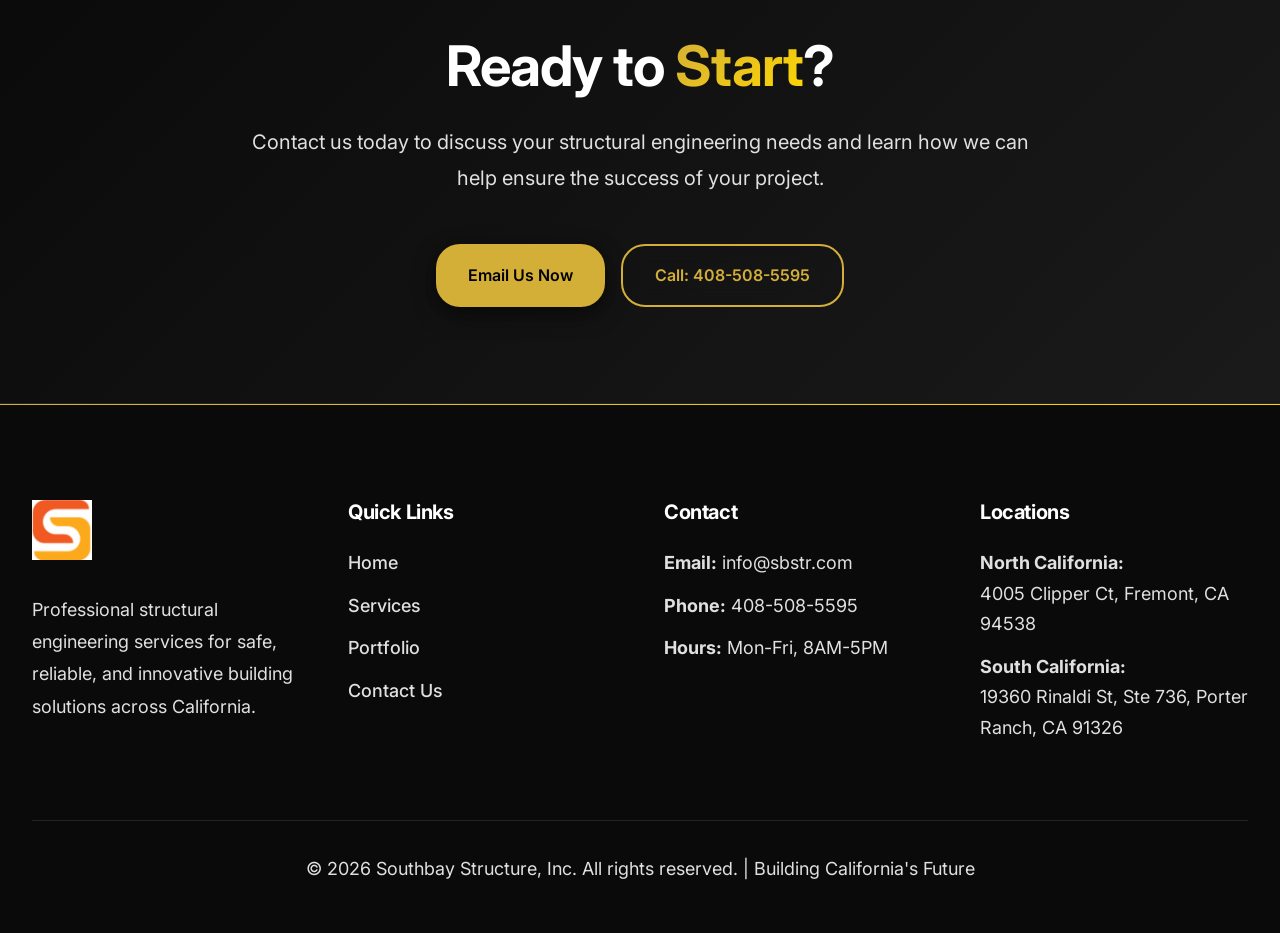
==== commit 2ed85307: "Replace emojis with professional project images from sbstr.com - Downloaded actual project images fr" ====
--- a/docs/contact.html
+++ b/docs/contact.html
@@ -121,7 +121,7 @@
                 <div class="card card-large">
                     <div style="width: 100%; height: 200px; background: linear-gradient(135deg, #2b6cb0 0%, #4299e1 100%); border-radius: var(--radius-lg); margin-bottom: var(--space-xl); display: flex; align-items: center; justify-content: center; color: white; font-size: 1.5rem; position: relative; overflow: hidden;">
                         <div style="text-align: center; z-index: 1;">
-                            <div style="font-size: 4rem; margin-bottom: 0.5rem;">🌉</div>
+                            <img src="assets/images/bridge-structure.jpg" alt="Bridge Structure" style="max-width: 100%;">
                             <h3 style="color: white;">North California</h3>
                         </div>
                         <div style="position: absolute; top: 0; left: 0; right: 0; bottom: 0; background: rgba(0, 0, 0, 0.3);"></div>
@@ -211,7 +211,7 @@
                 
                 <div style="width: 100%; height: 400px; background: var(--gradient-glass); border-radius: var(--radius-xl); margin: var(--space-2xl) 0; display: flex; align-items: center; justify-content: center; color: var(--color-text-secondary); border: 1px solid var(--color-border); position: relative; overflow: hidden;">
                     <div style="text-align: center; padding: 2rem; z-index: 1;">
-                        <div style="font-size: 5rem; margin-bottom: 1rem;">🗺️</div>
+                        <img src="assets/images/california-map.jpg" alt="🗺️" style="max-width: 100%;">
                         <h3 style="color: var(--color-text-primary);">Statewide Coverage</h3>
                         <p>From the Bay Area to San Diego, we deliver expert structural engineering services across California.</p>
                         <div class="mt-4">
@@ -225,12 +225,12 @@
                 
                 <div class="grid-modern">
                     <div class="text-center">
-                        <div style="font-size: 2.5rem; margin-bottom: 0.5rem;">🏙️</div>
+                        <img src="assets/images/major-cities.jpg" alt="🏙️" style="max-width: 100%;">
                         <h4>Major Cities</h4>
                         <p>San Francisco, San Jose, Los Angeles, San Diego, Sacramento</p>
                     </div>
                     <div class="text-center">
-                        <div style="font-size: 2.5rem; margin-bottom: 0.5rem;">🏗️</div>
+                        <img src="assets/images/structural-design.jpg" alt="Structural Design" style="max-width: 100%;">
                         <h4>Project Types</h4>
                         <p>Residential, Commercial, Institutional, Infrastructure</p>
                     </div>
--- a/docs/css/style.css
+++ b/docs/css/style.css
@@ -732,4 +732,31 @@
     .card {
         padding: var(--space-xl);
     }
-}+}
+/* Card icon images */
+.card-icon img {
+    width: 100%;
+    height: 100%;
+    object-fit: cover;
+    border-radius: var(--radius-lg);
+}
+
+.card-icon-image {
+    width: 100%;
+    height: 100%;
+    object-fit: cover;
+    border-radius: var(--radius-lg);
+}
+
+/* Project image styling */
+.project-image-img {
+    width: 100%;
+    height: 100%;
+    object-fit: cover;
+    border-radius: var(--radius-lg);
+}
+
+/* Remove old project-image-content styling */
+.project-image-content {
+    display: none;
+}
